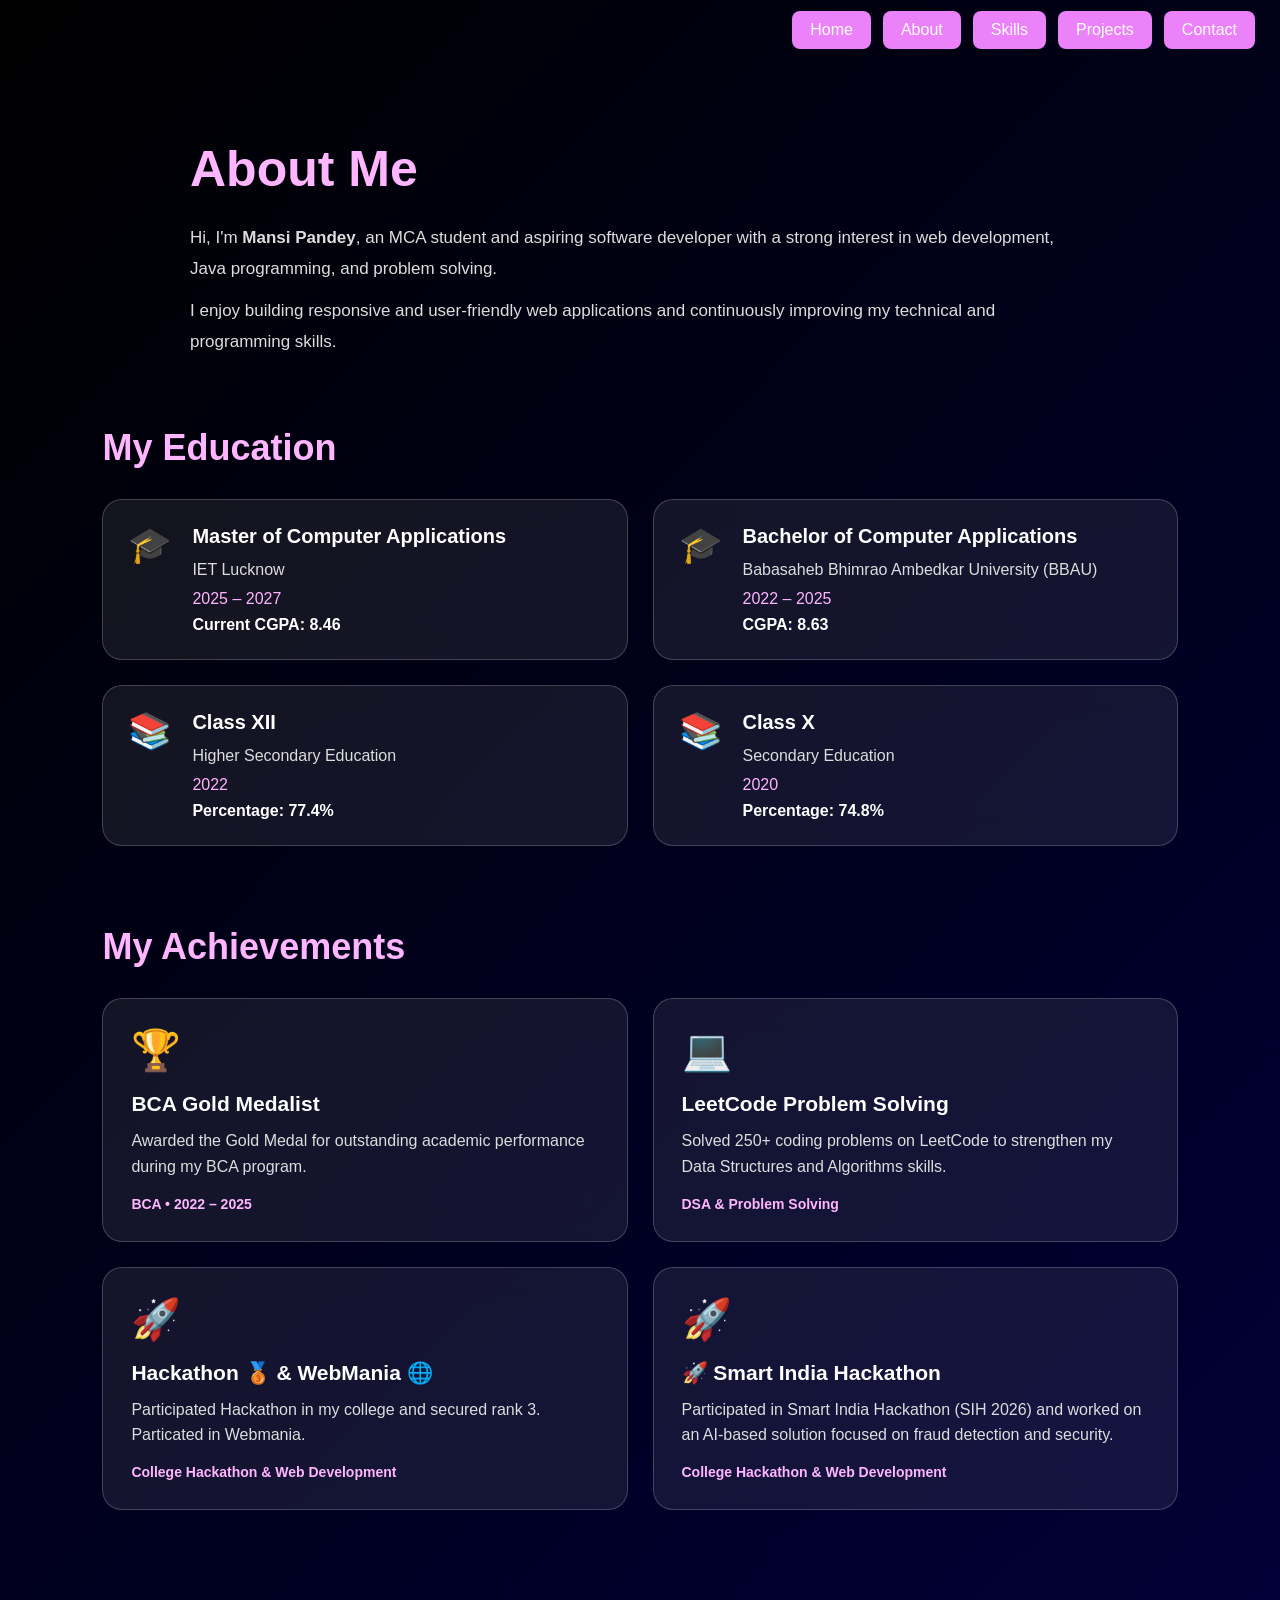
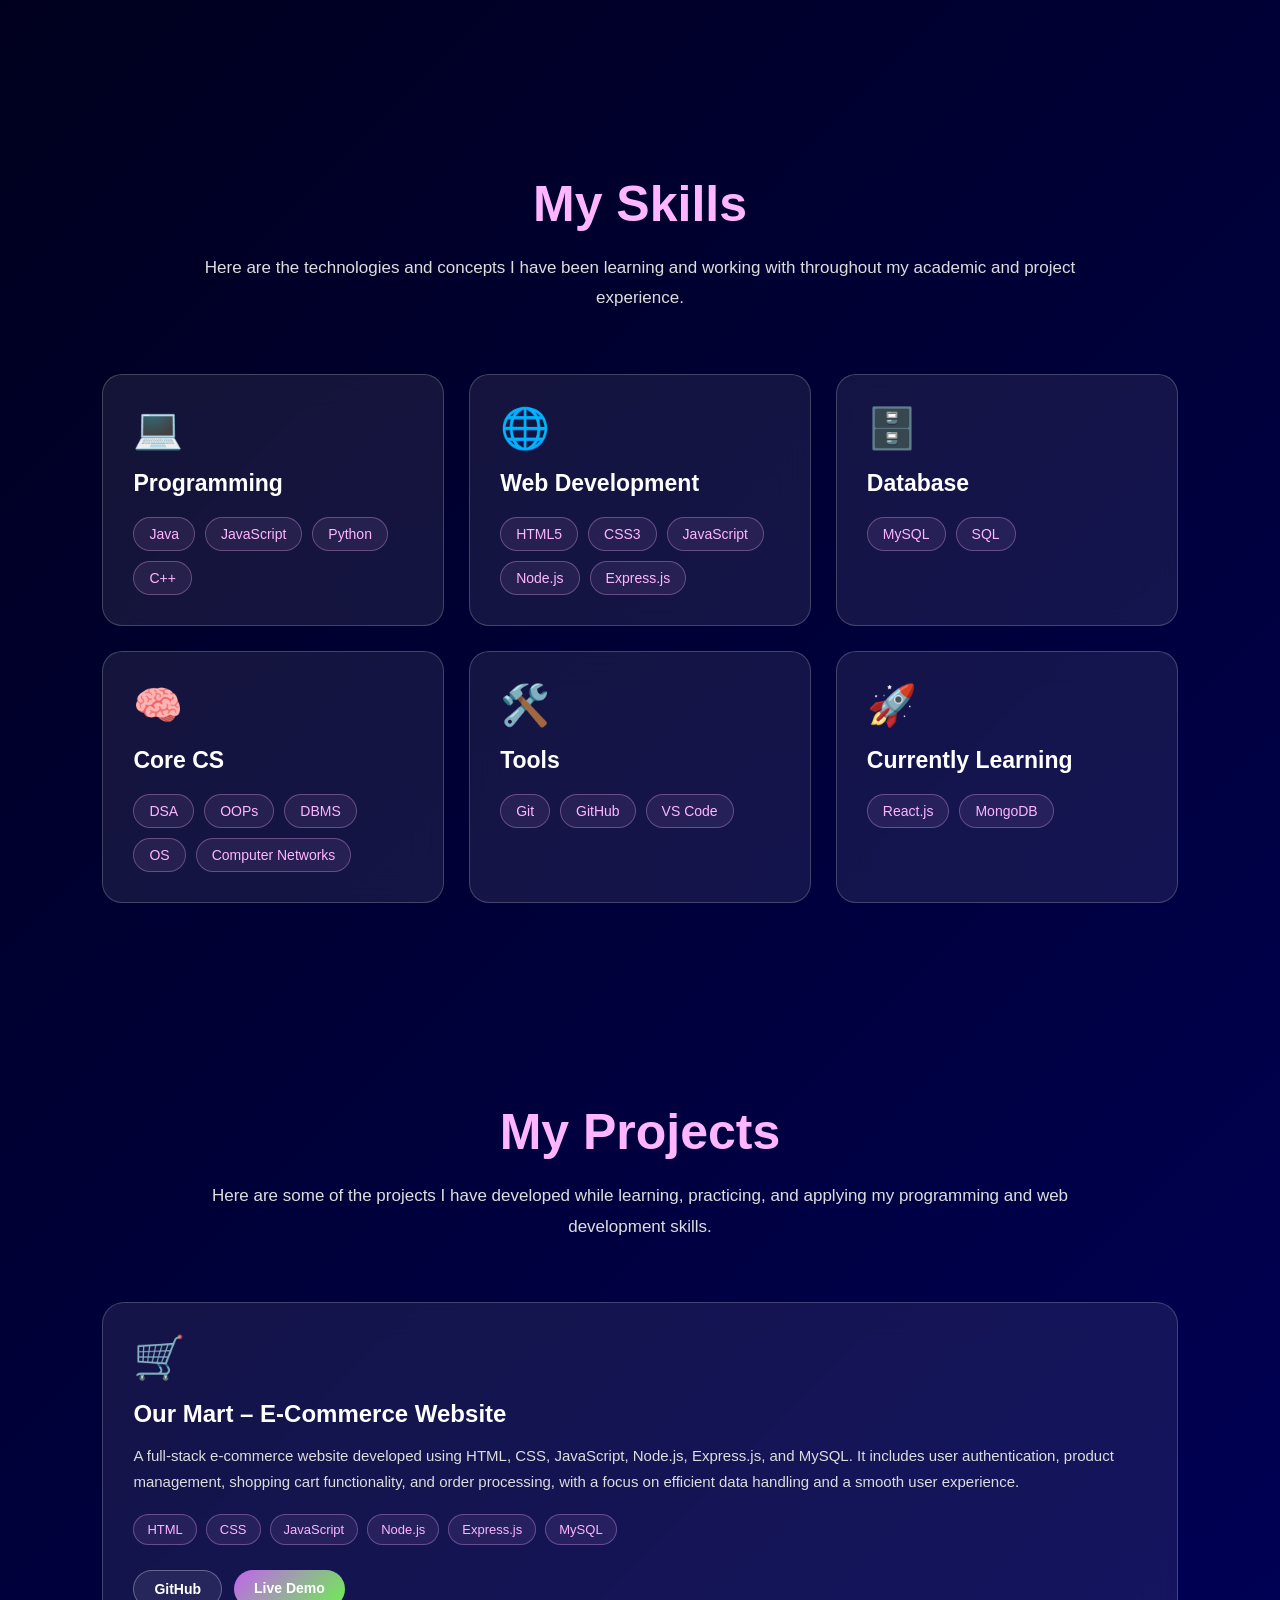
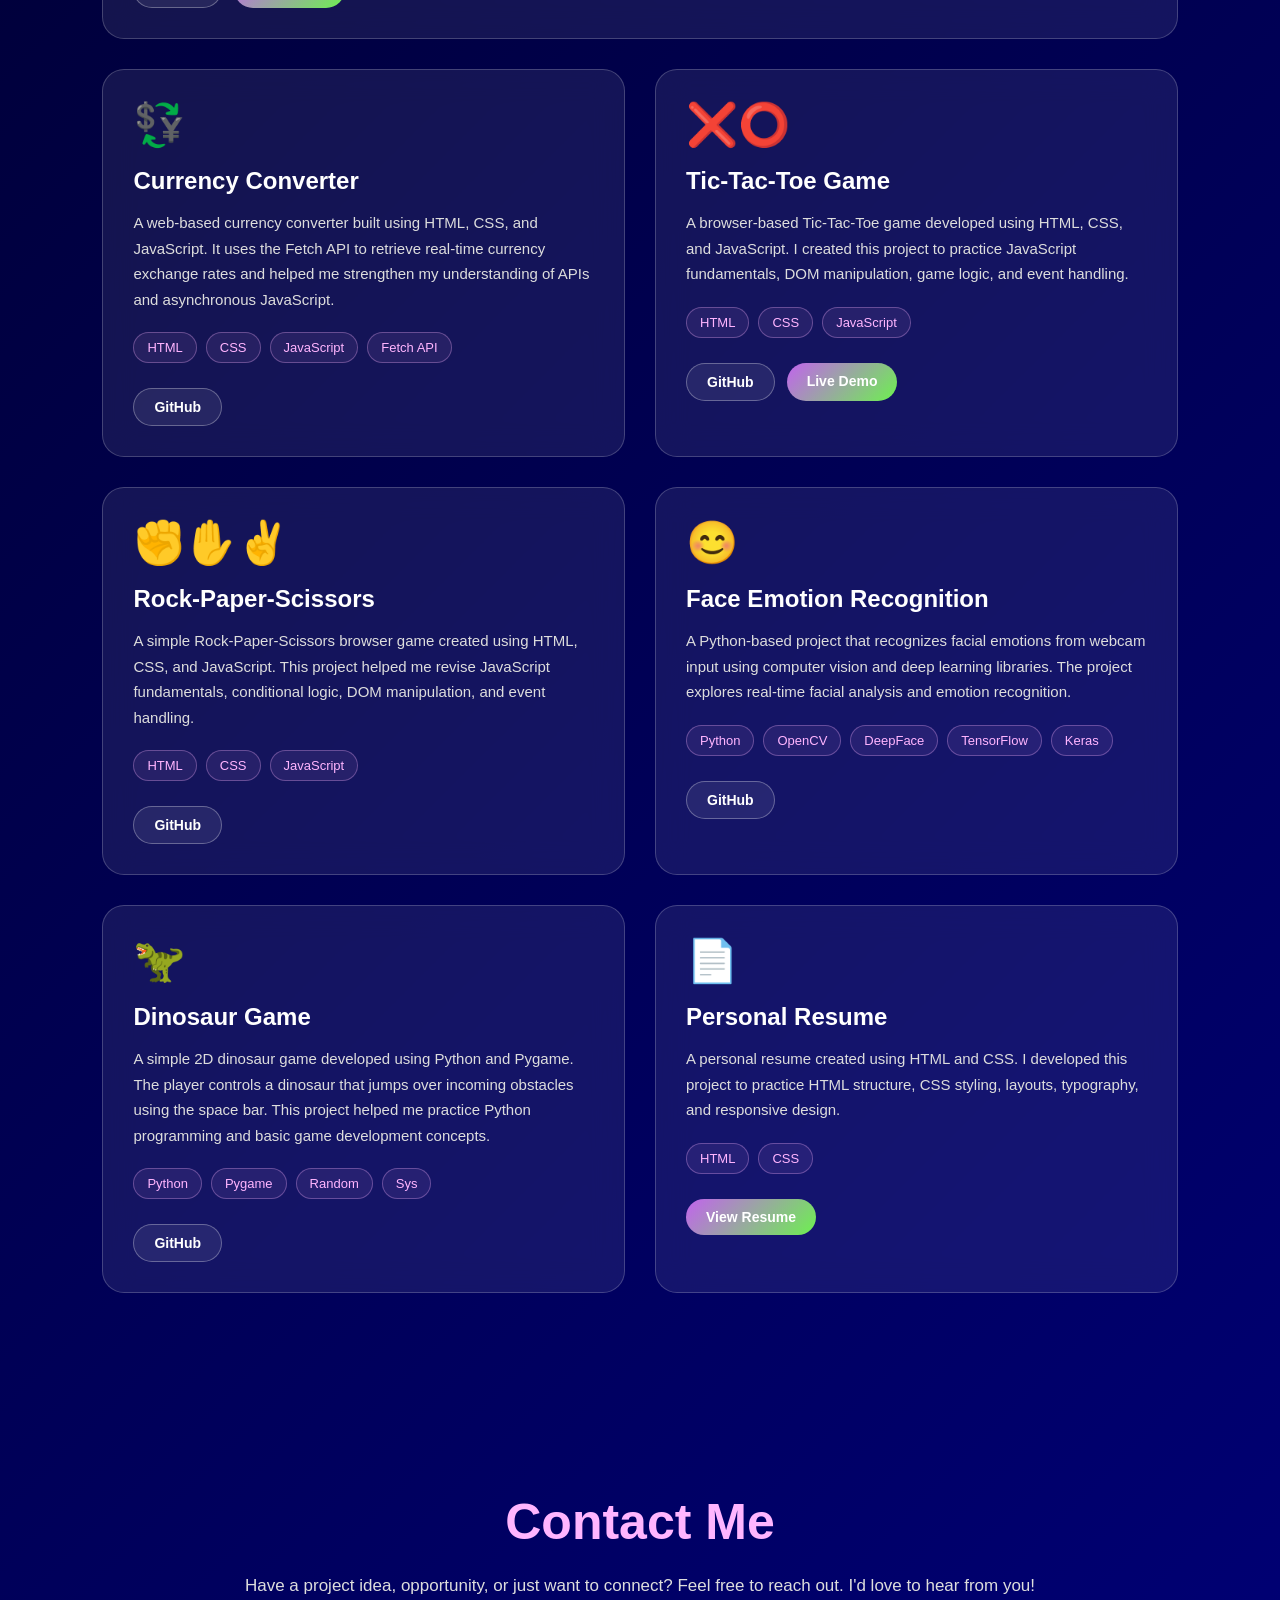
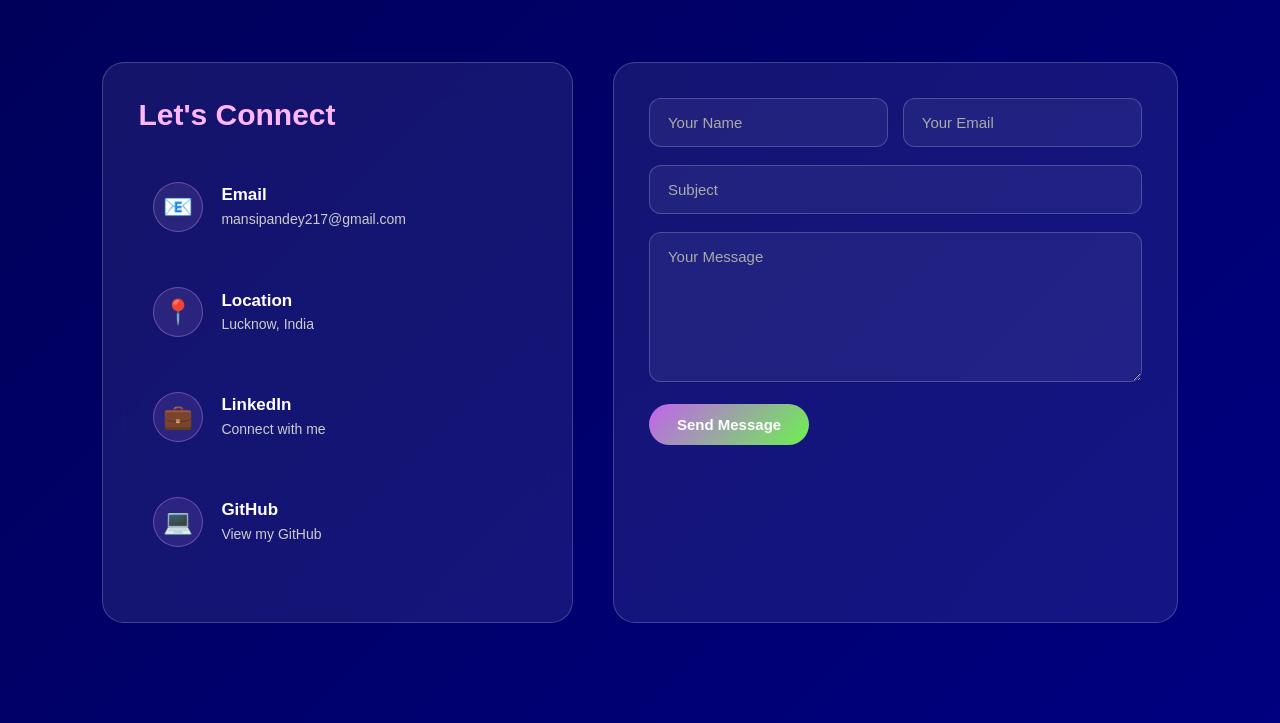
==== about.html @ 15a65cb5 "Add files via upload" ====
<!doctype html>
<html lang="en">
  <head>
    <meta charset="UTF-8" />
    <meta name="viewport" content="width=device-width, initial-scale=1.0" />
    <title>Portfolio</title>
    <link rel="stylesheet" href="style.css" />
  </head>

  <body>
    <div class="fixed-buttons">
      <a href="index.html">Home</a>
      <a href="about.html#about">About</a>
      <a href="about.html#skills">Skills</a>
      <a href="about.html#projects">Projects</a>
      <a href="about.html#contact">Contact</a>
    </div>
    <!-- ABOUT SECTION -->
    <section id="about" class="about-section">
      <div class="about-content">
        <!-- About Introduction -->
        <div class="about-intro">
          <h1>About <span>Me</span></h1>

          <p>
            Hi, I'm <strong>Mansi Pandey</strong>, an MCA student and aspiring
            software developer with a strong interest in web development, Java
            programming, and problem solving.
          </p>

          <p>
            I enjoy building responsive and user-friendly web applications and
            continuously improving my technical and programming skills.
          </p>
        </div>

        <!-- Education -->
        <div class="about-subsection">
          <h2>My <span>Education</span></h2>

          <div class="education-container">
            <div class="education-card">
              <div class="education-icon">🎓</div>
              <div>
                <h3>Master of Computer Applications</h3>
                <p>IET Lucknow</p>
                <span>2025 – 2027</span>
                <strong>Current CGPA: 8.46</strong>
              </div>
            </div>

            <div class="education-card">
              <div class="education-icon">🎓</div>
              <div>
                <h3>Bachelor of Computer Applications</h3>
                <p>Babasaheb Bhimrao Ambedkar University (BBAU)</p>
                <span>2022 – 2025</span>
                <strong>CGPA: 8.63</strong>
              </div>
            </div>

            <div class="education-card">
              <div class="education-icon">📚</div>
              <div>
                <h3>Class XII</h3>
                <p>Higher Secondary Education</p>
                <span>2022</span>
                <strong>Percentage: 77.4%</strong>
              </div>
            </div>

            <div class="education-card">
              <div class="education-icon">📚</div>
              <div>
                <h3>Class X</h3>
                <p>Secondary Education</p>
                <span>2020</span>
                <strong>Percentage: 74.8%</strong>
              </div>
            </div>
          </div>
        </div>

        <!-- Achievements -->
        <div class="about-subsection">
          <h2>My <span>Achievements</span></h2>

          <div class="achievement-container">
            <div class="achievement-card">
              <div class="achievement-icon">🏆</div>

              <h3>BCA Gold Medalist</h3>

              <p>
                Awarded the Gold Medal for outstanding academic performance
                during my BCA program.
              </p>

              <span>BCA • 2022 – 2025</span>
            </div>

            <div class="achievement-card">
              <div class="achievement-icon">💻</div>

              <h3>LeetCode Problem Solving</h3>

              <p>
                Solved 250+ coding problems on LeetCode to strengthen my Data
                Structures and Algorithms skills.
              </p>

              <span>DSA & Problem Solving</span>
            </div>

            <div class="achievement-card">
              <div class="achievement-icon">🚀</div>

              <h3>Hackathon 🥉 & WebMania 🌐</h3>

              <p>
                Participated Hackathon in my college and secured rank 3.<br />
                Particated in Webmania.
              </p>

              <span>College Hackathon & Web Development</span>
            </div>

            <div class="achievement-card">
              <div class="achievement-icon">🚀</div>

              <h4>🚀 Smart India Hackathon</h4>

              <p>
                Participated in Smart India Hackathon (SIH 2026) and worked on
                an AI-based solution focused on fraud detection and security.
              </p>

              <span>College Hackathon & Web Development</span>
            </div>
          </div>
        </div>
      </div>
    </section>

    <section id="skills" class="skills-section">
      <div class="skills-content">
        <div class="skills-intro">
          <h1>My <span>Skills</span></h1>
          <p>
            Here are the technologies and concepts I have been learning and
            working with throughout my academic and project experience.
          </p>
        </div>

        <div class="skills-container">
          <!-- Programming -->
          <div class="skill-card">
            <div class="skill-icon">💻</div>
            <h2>Programming</h2>
            <div class="skill-list">
              <span>Java</span>
              <span>JavaScript</span>
              <span>Python</span>
              <span>C++</span>
            </div>
          </div>

          <!-- Web Development -->
          <div class="skill-card">
            <div class="skill-icon">🌐</div>
            <h2>Web Development</h2>
            <div class="skill-list">
              <span>HTML5</span>
              <span>CSS3</span>
              <span>JavaScript</span>
              <span>Node.js</span>
              <span>Express.js</span>
            </div>
          </div>

          <!-- Database -->
          <div class="skill-card">
            <div class="skill-icon">🗄️</div>
            <h2>Database</h2>
            <div class="skill-list">
              <span>MySQL</span>
              <span>SQL</span>
            </div>
          </div>

          <!-- Core CS -->
          <div class="skill-card">
            <div class="skill-icon">🧠</div>
            <h2>Core CS</h2>
            <div class="skill-list">
              <span>DSA</span>
              <span>OOPs</span>
              <span>DBMS</span>
              <span>OS</span>
              <span>Computer Networks</span>
            </div>
          </div>

          <!-- Tools -->
          <div class="skill-card">
            <div class="skill-icon">🛠️</div>
            <h2>Tools</h2>
            <div class="skill-list">
              <span>Git</span>
              <span>GitHub</span>
              <span>VS Code</span>
            </div>
          </div>

          <!-- Currently Learning -->
          <div class="skill-card">
            <div class="skill-icon">🚀</div>
            <h2>Currently Learning</h2>
            <div class="skill-list">
              <span>React.js</span>
              <span>MongoDB</span>
            </div>
          </div>
        </div>
      </div>
    </section>
    <!-- =========================
     PROJECTS SECTION
========================= -->

    <section id="projects" class="projects-section">
      <div class="projects-content">
        <div class="projects-intro">
          <h1>My <span>Projects</span></h1>
          <p>
            Here are some of the projects I have developed while learning,
            practicing, and applying my programming and web development skills.
          </p>
        </div>

        <div class="projects-container">
          <!-- Our Mart -->
          <div class="project-card featured-project">
            <div class="project-icon">🛒</div>

            <h2>Our Mart – E-Commerce Website</h2>

            <p>
              A full-stack e-commerce website developed using HTML, CSS,
              JavaScript, Node.js, Express.js, and MySQL. It includes user
              authentication, product management, shopping cart functionality,
              and order processing, with a focus on efficient data handling and
              a smooth user experience.
            </p>

            <div class="tech-stack">
              <span>HTML</span>
              <span>CSS</span>
              <span>JavaScript</span>
              <span>Node.js</span>
              <span>Express.js</span>
              <span>MySQL</span>
            </div>

            <div class="project-buttons">
              <a
                href="https://github.com/Mansi21Pandey/our-mart-ecommerce"
                target="_blank"
                class="project-btn github-btn"
              >
                GitHub
              </a>

              <a
                href="https://our-mart-ecommerce-6.onrender.com"
                target="_blank"
                class="project-btn live-btn"
              >
                Live Demo
              </a>
            </div>
          </div>

          <!-- Currency Converter -->
          <div class="project-card">
            <div class="project-icon">💱</div>

            <h2>Currency Converter</h2>

            <p>
              A web-based currency converter built using HTML, CSS, and
              JavaScript. It uses the Fetch API to retrieve real-time currency
              exchange rates and helped me strengthen my understanding of APIs
              and asynchronous JavaScript.
            </p>

            <div class="tech-stack">
              <span>HTML</span>
              <span>CSS</span>
              <span>JavaScript</span>
              <span>Fetch API</span>
            </div>

            <div class="project-buttons">
              <a
                href="https://github.com/Mansi21Pandey/Currency-Converter"
                target="_blank"
                class="project-btn github-btn"
              >
                GitHub
              </a>
            </div>
          </div>

          <!-- Tic Tac Toe -->
          <div class="project-card">
            <div class="project-icon">❌⭕</div>

            <h2>Tic-Tac-Toe Game</h2>

            <p>
              A browser-based Tic-Tac-Toe game developed using HTML, CSS, and
              JavaScript. I created this project to practice JavaScript
              fundamentals, DOM manipulation, game logic, and event handling.
            </p>

            <div class="tech-stack">
              <span>HTML</span>
              <span>CSS</span>
              <span>JavaScript</span>
            </div>

            <div class="project-buttons">
              <a
                href="https://github.com/Mansi21Pandey/Tic-Tac-Toe-Game"
                target="_blank"
                class="project-btn github-btn"
              >
                GitHub
              </a>

              <a
                href="https://tic-tac-toe-game-uhbs.onrender.com"
                target="_blank"
                class="project-btn live-btn"
              >
                Live Demo
              </a>
            </div>
          </div>

          <!-- Rock Paper Scissors -->
          <div class="project-card">
            <div class="project-icon">✊✋✌️</div>

            <h2>Rock-Paper-Scissors</h2>

            <p>
              A simple Rock-Paper-Scissors browser game created using HTML, CSS,
              and JavaScript. This project helped me revise JavaScript
              fundamentals, conditional logic, DOM manipulation, and event
              handling.
            </p>

            <div class="tech-stack">
              <span>HTML</span>
              <span>CSS</span>
              <span>JavaScript</span>
            </div>

            <div class="project-buttons">
              <a
                href="https://github.com/Mansi21Pandey/Rock-Paper-Scissors"
                target="_blank"
                class="project-btn github-btn"
              >
                GitHub
              </a>
            </div>
          </div>

          <!-- Face Emotion Recognition -->
          <div class="project-card">
            <div class="project-icon">😊</div>

            <h2>Face Emotion Recognition</h2>

            <p>
              A Python-based project that recognizes facial emotions from webcam
              input using computer vision and deep learning libraries. The
              project explores real-time facial analysis and emotion
              recognition.
            </p>

            <div class="tech-stack">
              <span>Python</span>
              <span>OpenCV</span>
              <span>DeepFace</span>
              <span>TensorFlow</span>
              <span>Keras</span>
            </div>

            <div class="project-buttons">
              <a
                href="https://github.com/Mansi21Pandey/Face-emotion-project"
                target="_blank"
                class="project-btn github-btn"
              >
                GitHub
              </a>
            </div>
          </div>

          <!-- Dinosaur Game -->
          <div class="project-card">
            <div class="project-icon">🦖</div>

            <h2>Dinosaur Game</h2>

            <p>
              A simple 2D dinosaur game developed using Python and Pygame. The
              player controls a dinosaur that jumps over incoming obstacles
              using the space bar. This project helped me practice Python
              programming and basic game development concepts.
            </p>

            <div class="tech-stack">
              <span>Python</span>
              <span>Pygame</span>
              <span>Random</span>
              <span>Sys</span>
            </div>

            <div class="project-buttons">
              <a
                href="https://github.com/Mansi21Pandey/Dinosaur-game-using-Python-Language"
                target="_blank"
                class="project-btn github-btn"
              >
                GitHub
              </a>
            </div>
          </div>

          <!-- Resume -->
          <div class="project-card">
            <div class="project-icon">📄</div>

            <h2>Personal Resume</h2>

            <p>
              A personal resume created using HTML and CSS. I developed this
              project to practice HTML structure, CSS styling, layouts,
              typography, and responsive design.
            </p>

            <div class="tech-stack">
              <span>HTML</span>
              <span>CSS</span>
            </div>

            <div class="project-buttons">
              <a
                href="images/resume.pdf"
                target="_blank"
                class="project-btn live-btn"
              >
                View Resume
              </a>
            </div>
          </div>
        </div>
      </div>
    </section>

    <section id="contact" class="contact-section">
      <div class="contact-content">
        <div class="contact-intro">
          <h1>Contact Me</h1>
          <p>
            Have a project idea, opportunity, or just want to connect? Feel free
            to reach out. I'd love to hear from you!
          </p>
        </div>

        <div class="contact-container">
          <!-- Contact Information -->
          <div class="contact-info">
            <h2>Let's <span>Connect</span></h2>

            <div class="contact-item">
              <div class="contact-icon">📧</div>
              <div>
                <h3>Email</h3>
                <a href="mailto:mansipandey217@gmail.com">
                  mansipandey217@gmail.com
                </a>
              </div>
            </div>

            <div class="contact-item">
              <div class="contact-icon">📍</div>
              <div>
                <h3>Location</h3>
                <p>Lucknow, India</p>
              </div>
            </div>

            <div class="contact-item">
              <div class="contact-icon">💼</div>
              <div>
                <h3>LinkedIn</h3>
                <a
                  href="https://www.linkedin.com/in/mansi-pandey-982a4b394"
                  target="_blank"
                >
                  Connect with me
                </a>
              </div>
            </div>

            <div class="contact-item">
              <div class="contact-icon">💻</div>
              <div>
                <h3>GitHub</h3>
                <a href="https://github.com/Mansi21Pandey" target="_blank">
                  View my GitHub
                </a>
              </div>
            </div>
          </div>

          <!-- Contact Form -->
          <div class="contact-form">
            <form action="https://formspree.io/f/mbgdrbpl" method="POST">
              <div class="input-group">
                <input
                  type="text"
                  name="name"
                  placeholder="Your Name"
                  required
                />

                <input
                  type="email"
                  name="email"
                  placeholder="Your Email"
                  required
                />
              </div>

              <input
                type="text"
                name="subject"
                placeholder="Subject"
                required
              />

              <textarea
                name="message"
                placeholder="Your Message"
                rows="6"
                required
              ></textarea>

              <button type="submit">Send Message</button>
            </form>
          </div>
        </div>
      </div>
    </section>
  </body>
</html>
---- style.css ----
* {
  margin: 0;
  padding: 0;
  box-sizing: border-box;
  font-family: Arial, Helvetica, sans-serif;
}

html {
  scroll-behavior: smooth;
}

body {
  background: linear-gradient(135deg, black, navy);
  margin: 0;
}

.container {
  width: 85%;
  height: 80vh;
  border-radius: 25px;
  background: rgba(255, 255, 255, 0.08);
  backdrop-filter: blur(18px);
  border: 1px solid rgba(255, 255, 255, 0.2);
  box-shadow: 0 20px 50px rgba(0, 0, 0, 0.35);
  padding: 35px;
}

nav {
  display: flex;
  justify-content: space-between;
  align-items: center;
}

nav ul {
  display: flex;
  list-style: none;
  gap: 35px;
}

nav li {
  color: white;
  cursor: pointer;
}

.hero {
  justify-content: space-between;
  margin-top: 15px;
  align-items: center;
  height: 80%;
  display: flex;
}

.left {
  width: 50%;
}

.left h1 {
  color: white;
  font-size: 65px;
  line-height: 70px;
}

.left span {
  color: #ffb5ff;
}

.left p {
  color: white;
  margin: 30px 0;
  width: 400px;
  line-height: 30px;
}

button {
  padding: 15px 40px;
  border-radius: 40px;
  border: 1px solid white;
  background: transparent;
  color: white;
  cursor: pointer;
  transition: 0.4s;
}

button:hover {
  background: white;
  color: #7b2ff7;
}

.right {
  width: 40%;
  display: flex;
  justify-content: center;
}

.right img {
  width: 330px;
  height: 330px;
  border-radius: 50%;
  object-fit: cover;
  border: 4px solid rgba(255, 255, 255, 0.3);
  box-shadow: 0 0 40px rgba(255, 255, 255, 0.25);
}

.right:hover {
  transform: scale(1.05);
}

.nav-links li a {
  color: white;
  text-decoration: none;
  display: inline-block;
  transition: all 0.3s ease;
}

.nav-links li a:hover {
  color: hsl(313, 100%, 89%);
  transform: scale(1.1);
  text-decoration: underline;
  text-shadow: 0 0 10px hsl(313, 100%, 89%);
}

.home-container {
  height: 100vh;
  display: flex;
  justify-content: center;
  align-items: center;
}

.headings {
  background: linear-gradient(90deg, #fc73befd, #fb6c6c);
  -webkit-background-clip: text;
  -webkit-text-fill-color: transparent;
  margin-top: 20px;
}

nav {
  display: flex;
  justify-content: space-between;
  align-items: center;
  padding: 20px 80px;
}

.nav-right {
  display: flex;
  align-items: center;
  gap: 500px;
}

.nav-links {
  margin-left: -60px;
  display: flex;
  margin-top: 0;
  list-style: none;
  gap: 30px;
}

.nav-links a {
  text-decoration: none;
  color: white;
}

.nav-buttons {
  display: flex;
  gap: 30px;
}

.nav-buttons a {
  text-decoration: none;
  color: white;
  padding: 12px 26px;
  border-radius: 50px;
  border: 1px solid rgba(255, 255, 255, 0.2);
  background: rgba(255, 255, 255, 0.08);
  backdrop-filter: blur(10px);
  transition: 0.4s;
}

.nav-buttons a:hover {
  background: rgba(0, 212, 255, 0.2);
  transform: translateY(-3px);
  box-shadow: 0 0 20px rgba(0, 212, 255, 0.5);
}

.h1 {
  margin-top: -40px;
}

.contact-btn {
  display: inline-block;
  padding: 12px 28px;
  border-radius: 30px;
  background: linear-gradient(135deg, #c263ee, #6df14f);
  color: white;
  text-decoration: none;
  font-weight: 600;
  transition: 0.3s;
}

.contact-btn:hover {
  transform: translateY(-3px);
  box-shadow: 0 10px 25px rgba(159, 225, 238, 0.4);
}

.fixed-buttons {
  position: fixed;
  top: 30px;
  right: 25px;
  transform: translateY(-50%);
  display: flex;
  flex-direction: row;
  gap: 12px;
  z-index: 1000;
}

.fixed-buttons a {
  padding: 10px 18px;
  background: #eb82f9;
  color: white;
  text-decoration: none;
  border-radius: 8px;
  transition: all 0.3s ease;
}

.fixed-buttons a:hover {
  background: transparent;
  color: #f9a7cb;
  border: 1px solid #ff9fc8;
  transform: translateY(-3px);
  box-shadow: 0 0 15px rgba(255, 79, 154, 0.5);
}

/* ============================= */

/* ABOUT SECTION */

/* ============================= */

/* =========================
   ABOUT SECTION
========================= */

.about-section {
  width: 100%;
  min-height: 100vh;
  padding: 140px 8% 100px;
  color: white;
  overflow: visible;
}

.about-content {
  width: 100%;
  max-width: 1200px;
  margin: 0 auto;
}

.about-intro {
  max-width: 900px;
  margin: 0 auto 70px;
}

.about-intro h1 {
  font-size: 50px;
  margin-bottom: 25px;
  color: #ffb5ff;
}

.about-subsection h2 {
  font-size: 36px;
  margin-bottom: 30px;
  color: #ffb5ff;
}

.about-intro p {
  color: #ddd;
  font-size: 17px;
  line-height: 1.8;
  margin-bottom: 12px;
}

/* =========================
   EDUCATION
========================= */

.about-subsection {
  margin-bottom: 80px;
}

.about-subsection h2 {
  font-size: 36px;
  margin-bottom: 30px;
}

.about-subsection h2 span {
  color: #ffb5ff;
}

.education-container {
  display: grid;
  grid-template-columns: repeat(2, 1fr);
  gap: 25px;
}

.education-card {
  display: flex;
  align-items: flex-start;
  gap: 20px;
  padding: 25px;
  background: rgba(255, 255, 255, 0.08);
  border: 1px solid rgba(255, 255, 255, 0.2);
  border-radius: 20px;
  backdrop-filter: blur(15px);
  transition: 0.3s ease;
}

.education-card:hover {
  transform: translateY(-7px);
  border-color: rgba(255, 181, 255, 0.6);
  box-shadow: 0 10px 30px rgba(255, 181, 255, 0.15);
}

.education-icon {
  font-size: 35px;
}

.education-card h3 {
  color: white;
  font-size: 20px;
  margin-bottom: 10px;
}

.education-card p {
  color: #ddd;
  margin-bottom: 8px;
  line-height: 1.5;
}

.education-card span {
  display: block;
  color: #ffb5ff;
  margin-bottom: 8px;
}

.education-card strong {
  color: white;
}

/* =========================
   ACHIEVEMENTS
========================= */

.achievement-container {
  display: grid;
  grid-template-columns: repeat(2, 1fr);
  gap: 25px;
}

.achievement-card {
  padding: 28px;
  background: rgba(255, 255, 255, 0.08);
  border: 1px solid rgba(255, 255, 255, 0.2);
  border-radius: 20px;
  backdrop-filter: blur(15px);
  transition: 0.3s ease;
}

.achievement-card:hover {
  transform: translateY(-8px);
  border-color: rgba(255, 181, 255, 0.6);
  box-shadow: 0 10px 30px rgba(255, 181, 255, 0.2);
}

.achievement-icon {
  font-size: 40px;
  margin-bottom: 18px;
}

.achievement-card h3,
.achievement-card h4 {
  color: white;
  font-size: 21px;
  margin-bottom: 12px;
}

.achievement-card p {
  color: #ddd;
  line-height: 1.6;
  margin-bottom: 15px;
}

.achievement-card span {
  color: #ffb5ff;
  font-size: 14px;
  font-weight: 600;
}

/* =========================
   RESPONSIVE
========================= */

@media (max-width: 900px) {
  .about-section {
    padding: 120px 5% 80px;
  }
  .education-container,
  .achievement-container {
    grid-template-columns: 1fr;
  }
}

@media (max-width: 600px) {
  .about-section {
    padding: 110px 5% 70px;
  }
  .about-intro h1 {
    font-size: 40px;
  }
  .about-subsection h2 {
    font-size: 30px;
  }
  .education-card {
    padding: 20px;
  }
}

#about {
  scroll-margin-top: 100px;
}

/* =========================
   SKILLS SECTION
========================= */

.skills-section {
  width: 100%;
  min-height: 100vh;
  padding: 85px 8% 100px;
  color: white;
  scroll-margin-top: 0;
}

.skills-content {
  width: 100%;
  max-width: 1200px;
  margin: 0 auto;
}

/* Skills Heading */

.skills-intro {
  max-width: 900px;
  margin: 0 auto 60px;
  text-align: center;
}

.skills-intro h1 {
  font-size: 50px;
  margin-bottom: 20px;
}

.skills-intro h1 {
  color: #ffb5ff;
}

.skills-intro p {
  color: #ddd;
  font-size: 17px;
  line-height: 1.8;
}

/* Skills Cards */

.skills-container {
  display: grid;
  grid-template-columns: repeat(3, 1fr);
  gap: 25px;
}

.skill-card {
  padding: 30px;
  min-height: 230px;
  background: rgba(255, 255, 255, 0.08);
  border: 1px solid rgba(255, 255, 255, 0.2);
  border-radius: 20px;
  backdrop-filter: blur(15px);
  transition: all 0.3s ease;
}

.skill-card:hover {
  transform: translateY(-8px);
  border-color: rgba(255, 181, 255, 0.7);
  box-shadow:
    0 10px 30px rgba(255, 181, 255, 0.15),
    0 0 20px rgba(255, 181, 255, 0.08);
}

/* Skill Icon */

.skill-icon {
  font-size: 40px;
  margin-bottom: 18px;
}

/* Skill Heading */

.skill-card h2 {
  color: white;
  font-size: 23px;
  margin-bottom: 20px;
}

/* Skill Tags */

.skill-list {
  display: flex;
  flex-wrap: wrap;
  gap: 10px;
}

.skill-list span {
  padding: 8px 15px;
  color: #ffb5ff;
  background: rgba(255, 181, 255, 0.08);
  border: 1px solid rgba(255, 181, 255, 0.3);
  border-radius: 20px;
  font-size: 14px;
  font-weight: 500;
  transition: 0.3s ease;
}

.skill-list span:hover {
  background: rgba(255, 181, 255, 0.2);
  border-color: #ffb5ff;
  transform: translateY(-2px);
}

/* =========================
   RESPONSIVE
========================= */

@media (max-width: 900px) {
  .skills-section {
    padding: 120px 5% 80px;
  }
  .skills-container {
    grid-template-columns: repeat(2, 1fr);
  }
}

@media (max-width: 600px) {
  .skills-section {
    padding: 110px 5% 70px;
  }
  .skills-intro h1 {
    font-size: 40px;
  }
  .skills-container {
    grid-template-columns: 1fr;
  }
  .skill-card {
    padding: 25px;
  }
}

/* =========================
   PROJECTS SECTION
========================= */

.projects-section {
  width: 100%;
  min-height: 100vh;
  padding: 100px 8% 100px;
  color: white;
  scroll-margin-top: 0;
}

.projects-content {
  width: 100%;
  max-width: 1200px;
  margin: 0 auto;
}

/* Projects Heading */

.projects-intro {
  max-width: 900px;
  margin: 0 auto 60px;
  text-align: center;
}

.projects-intro h1 {
  font-size: 50px;
  margin-bottom: 20px;
}

.projects-intro h1 {
  color: #ffb5ff;
}

.projects-intro p {
  color: #ddd;
  font-size: 17px;
  line-height: 1.8;
}

/* Projects Grid */

.projects-container {
  display: grid;
  grid-template-columns: repeat(2, 1fr);
  gap: 30px;
}

/* Project Card */

.project-card {
  padding: 30px;
  background: rgba(255, 255, 255, 0.08);
  border: 1px solid rgba(255, 255, 255, 0.2);
  border-radius: 22px;
  backdrop-filter: blur(15px);
  transition: all 0.3s ease;
}

.project-card:hover {
  transform: translateY(-8px);
  border-color: rgba(255, 181, 255, 0.7);
  box-shadow:
    0 10px 30px rgba(255, 181, 255, 0.15),
    0 0 20px rgba(255, 181, 255, 0.08);
}

/* Featured Project */

.featured-project {
  grid-column: span 2;
}

/* Project Icon */

.project-icon {
  font-size: 42px;
  margin-bottom: 18px;
}

/* Project Title */

.project-card h2 {
  color: white;
  font-size: 24px;
  margin-bottom: 15px;
}

/* Project Description */

.project-card p {
  color: #ddd;
  font-size: 15px;
  line-height: 1.7;
  margin-bottom: 20px;
}

/* Technology Tags */

.tech-stack {
  display: flex;
  flex-wrap: wrap;
  gap: 9px;
  margin-bottom: 25px;
}

.tech-stack span {
  padding: 7px 13px;
  color: #ffb5ff;
  background: rgba(255, 181, 255, 0.08);
  border: 1px solid rgba(255, 181, 255, 0.3);
  border-radius: 20px;
  font-size: 13px;
  font-weight: 500;
  transition: 0.3s ease;
}

.tech-stack span:hover {
  background: rgba(255, 181, 255, 0.2);
  border-color: #ffb5ff;
}

/* Project Buttons */

.project-buttons {
  display: flex;
  gap: 12px;
  flex-wrap: wrap;
}

.project-btn {
  display: inline-block;
  padding: 10px 20px;
  border-radius: 25px;
  text-decoration: none;
  font-size: 14px;
  font-weight: 600;
  transition: all 0.3s ease;
}

/* GitHub Button */

.github-btn {
  color: white;
  background: rgba(255, 255, 255, 0.08);
  border: 1px solid rgba(255, 255, 255, 0.3);
}

.github-btn:hover {
  background: white;
  color: #111;
  transform: translateY(-3px);
}

/* Live Demo Button */

.live-btn {
  color: white;
  background: linear-gradient(135deg, #c263ee, #6df14f);
  border: none;
}

.live-btn:hover {
  transform: translateY(-3px);
  box-shadow: 0 8px 20px rgba(194, 99, 238, 0.4);
}

/* =========================
   RESPONSIVE
========================= */

@media (max-width: 900px) {
  .projects-section {
    padding: 80px 5%;
  }
  .projects-container {
    grid-template-columns: 1fr;
  }
  .featured-project {
    grid-column: span 1;
  }
}

@media (max-width: 600px) {
  .projects-section {
    padding: 70px 5%;
  }
  .projects-intro h1 {
    font-size: 40px;
  }
  .project-card {
    padding: 25px;
  }
  .project-card h2 {
    font-size: 21px;
  }
}

/* =========================
   CONTACT SECTION
========================= */

.contact-section {
  width: 100%;
  min-height: 100vh;
  padding: 100px 8% 100px;
  color: white;
  scroll-margin-top: 0;
}

.contact-content {
  width: 100%;
  max-width: 1200px;
  margin: 0 auto;
}

/* Contact Heading */

.contact-intro {
  max-width: 900px;
  margin: 0 auto 60px;
  text-align: center;
}

.contact-intro h1 {
  font-size: 50px;
  margin-bottom: 20px;
  color: white;
}

.contact-intro h1 {
  color: #ffb5ff;
}

.contact-intro p {
  color: #ddd;
  font-size: 17px;
  line-height: 1.8;
}

/* =========================
   CONTACT CONTAINER
========================= */

.contact-container {
  display: grid;
  grid-template-columns: 1fr 1.2fr;
  gap: 40px;
  align-items: stretch;
}

/* =========================
   CONTACT INFORMATION
========================= */

.contact-info {
  padding: 35px;
  background: rgba(255, 255, 255, 0.08);
  border: 1px solid rgba(255, 255, 255, 0.2);
  border-radius: 22px;
  backdrop-filter: blur(15px);
}

.contact-info h2 {
  font-size: 30px;
  margin-bottom: 35px;
  color: white;
}

.contact-info h2 {
  color: #ffb5ff;
}

/* Contact Item */

.contact-item {
  display: flex;
  align-items: center;
  gap: 18px;
  margin-bottom: 25px;
  padding: 15px;
  border-radius: 15px;
  transition: all 0.3s ease;
}

.contact-item:hover {
  background: rgba(255, 181, 255, 0.08);
  transform: translateX(5px);
}

.contact-icon {
  width: 50px;
  height: 50px;
  display: flex;
  align-items: center;
  justify-content: center;
  font-size: 24px;
  background: rgba(255, 181, 255, 0.1);
  border: 1px solid rgba(255, 181, 255, 0.3);
  border-radius: 50%;
}

.contact-item h3 {
  color: white;
  font-size: 17px;
  margin-bottom: 5px;
}

.contact-item p,
.contact-item a {
  color: #ccc;
  font-size: 14px;
  text-decoration: none;
}

.contact-item a:hover {
  color: #ffb5ff;
}

/* =========================
   CONTACT FORM
========================= */

.contact-form {
  padding: 35px;
  background: rgba(255, 255, 255, 0.08);
  border: 1px solid rgba(255, 255, 255, 0.2);
  border-radius: 22px;
  backdrop-filter: blur(15px);
}

.contact-form form {
  width: 100%;
}

.input-group {
  display: grid;
  grid-template-columns: 1fr 1fr;
  gap: 15px;
}

/* Inputs */

.contact-form input,
.contact-form textarea {
  width: 100%;
  padding: 15px 18px;
  margin-bottom: 18px;
  background: rgba(255, 255, 255, 0.06);
  border: 1px solid rgba(255, 255, 255, 0.2);
  border-radius: 12px;
  color: white;
  font-size: 15px;
  outline: none;
  transition: all 0.3s ease;
}

.contact-form input::placeholder,
.contact-form textarea::placeholder {
  color: #aaa;
}

/* Input Focus */

.contact-form input:focus,
.contact-form textarea:focus {
  border-color: #ffb5ff;
  box-shadow: 0 0 12px rgba(255, 181, 255, 0.15);
}

.contact-form textarea {
  resize: vertical;
  min-height: 150px;
}

/* =========================
   SEND BUTTON
========================= */

.contact-form button {
  padding: 12px 28px;
  border: none;
  border-radius: 25px;
  background: linear-gradient(135deg, #c263ee, #6df14f);
  color: white;
  font-size: 15px;
  font-weight: 600;
  cursor: pointer;
  transition: all 0.3s ease;
}

.contact-form button:hover {
  transform: translateY(-3px);
  box-shadow: 0 8px 20px rgba(194, 99, 238, 0.4);
}

.h1 {
  color: #fb6c6c;
}

/* =========================
   RESPONSIVE DESIGN
========================= */

@media (max-width: 900px) {
  .contact-section {
    padding: 80px 5%;
  }
  .contact-container {
    grid-template-columns: 1fr;
  }
}

@media (max-width: 600px) {
  .contact-section {
    padding: 70px 5%;
  }
  .contact-intro h1 {
    font-size: 40px;
  }
  .contact-info,
  .contact-form {
    padding: 25px;
  }
  .input-group {
    grid-template-columns: 1fr;
    gap: 0;
  }
  .contact-info h2 {
    font-size: 26px;
  }
}
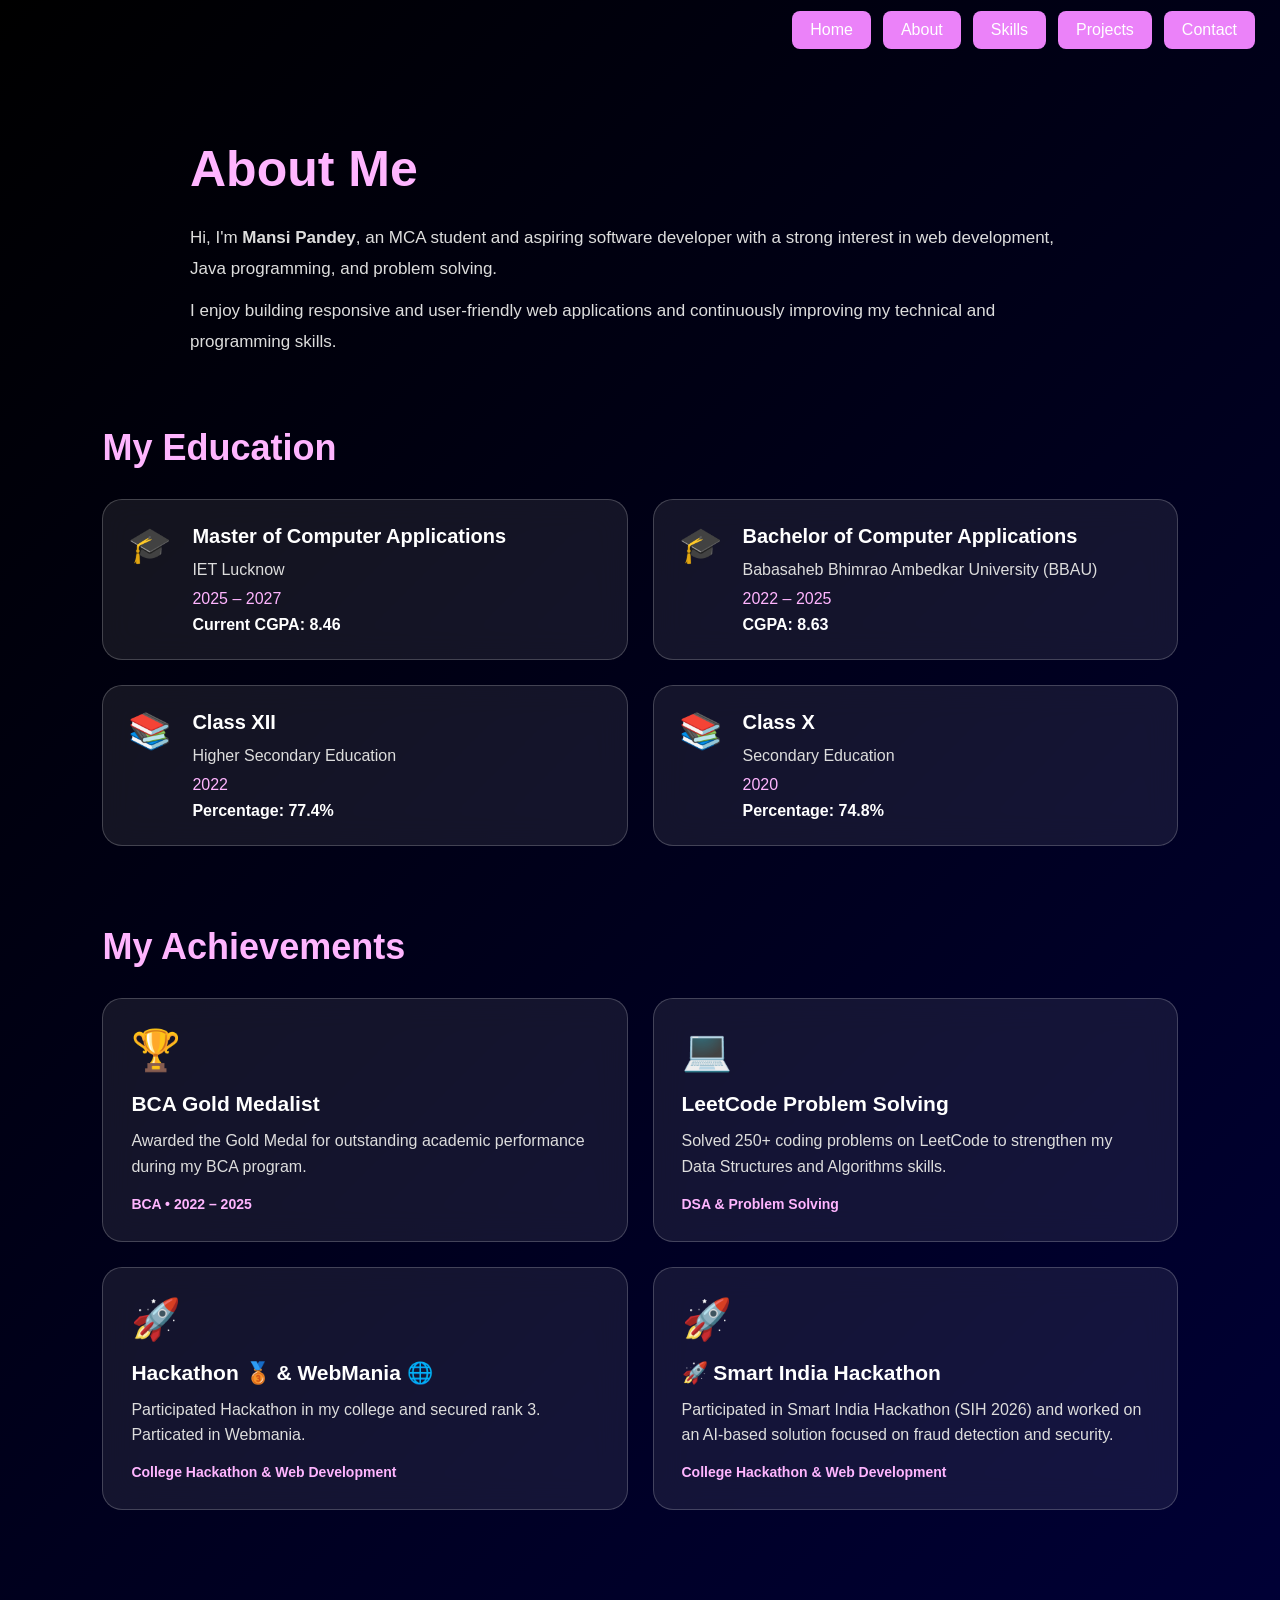
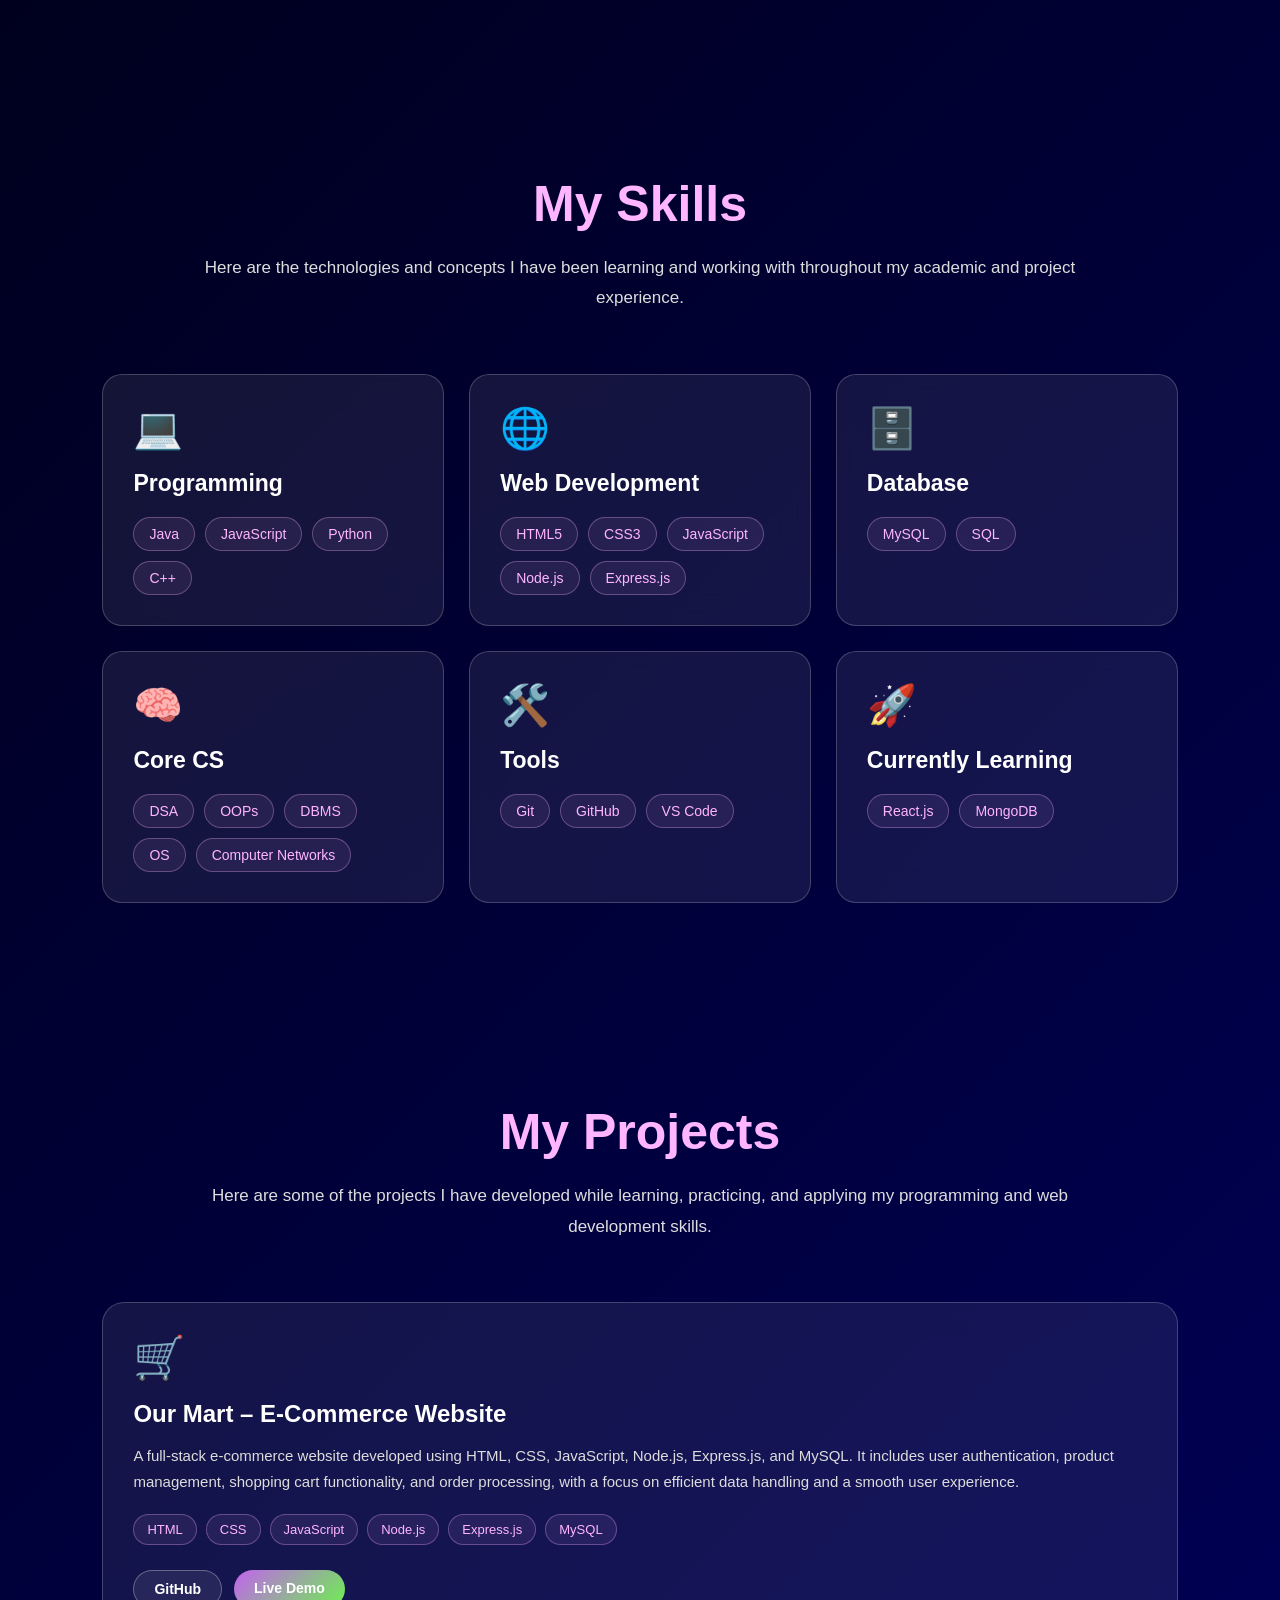
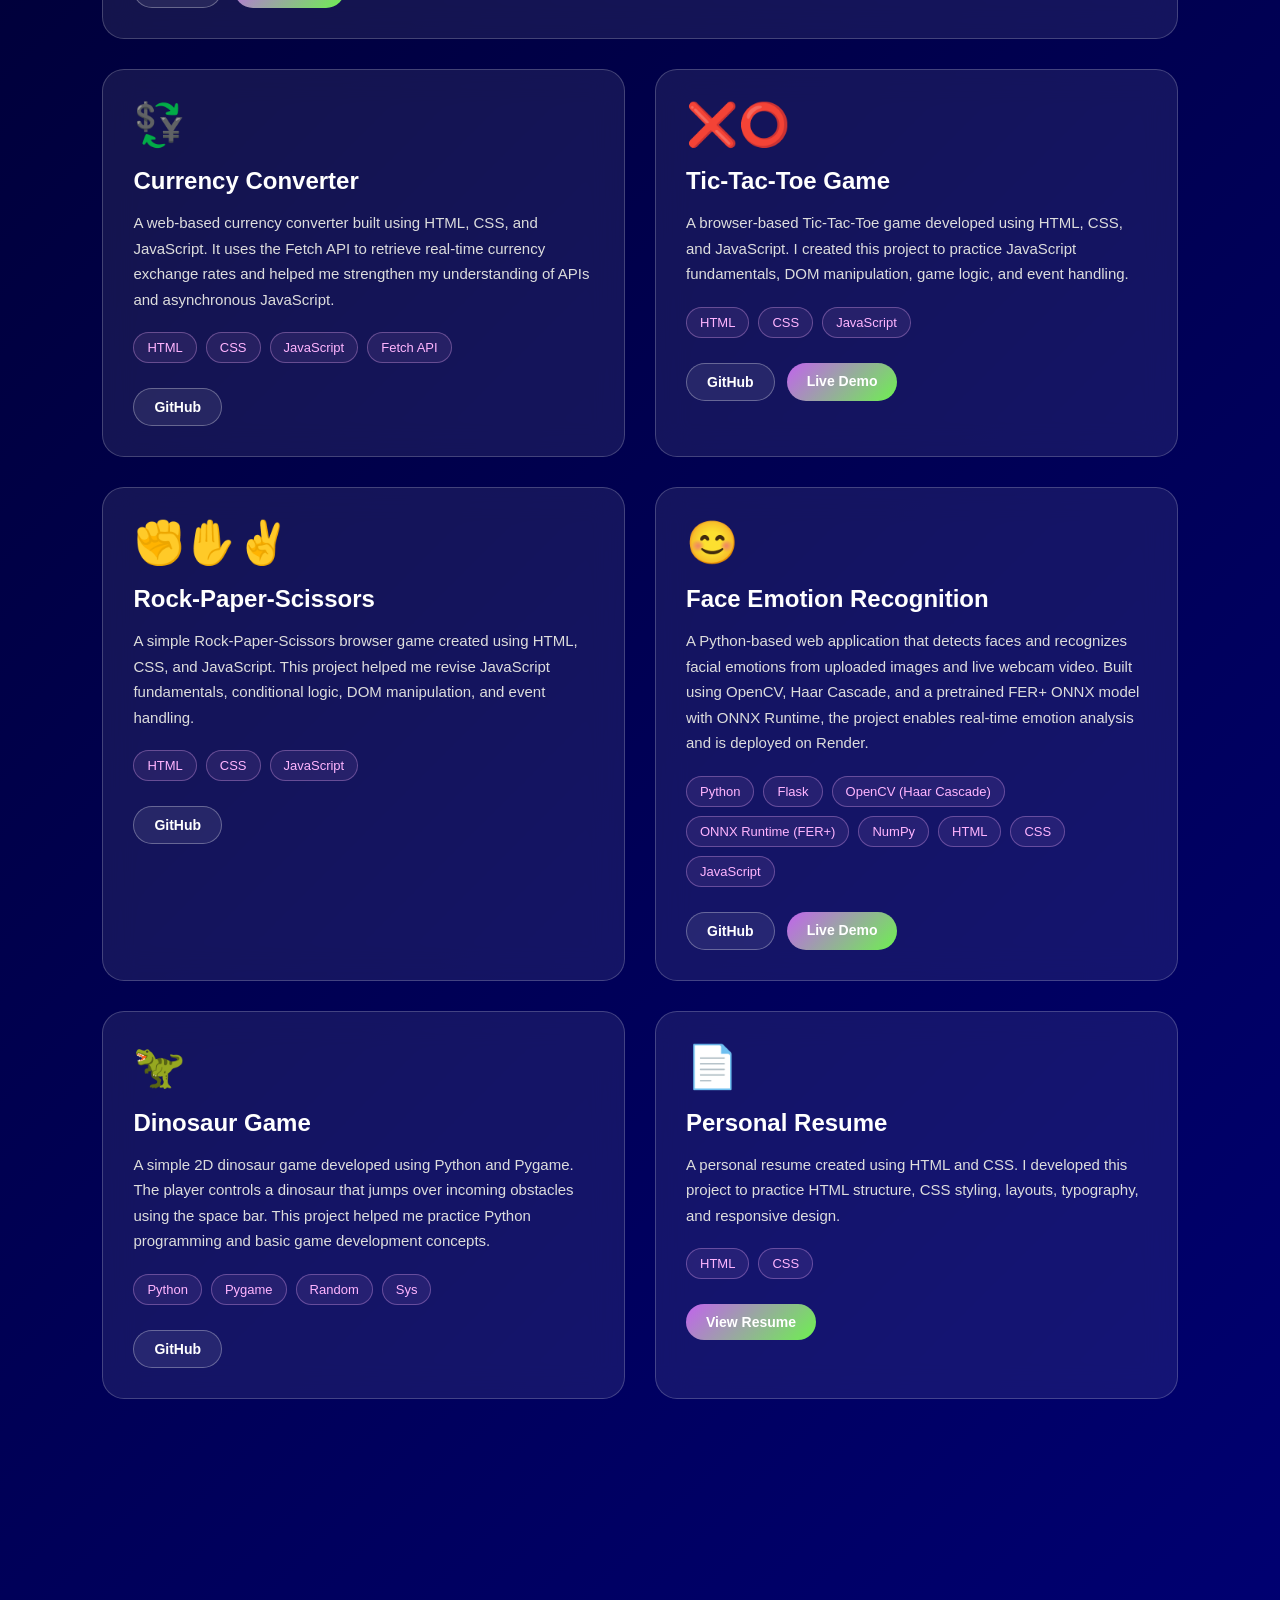
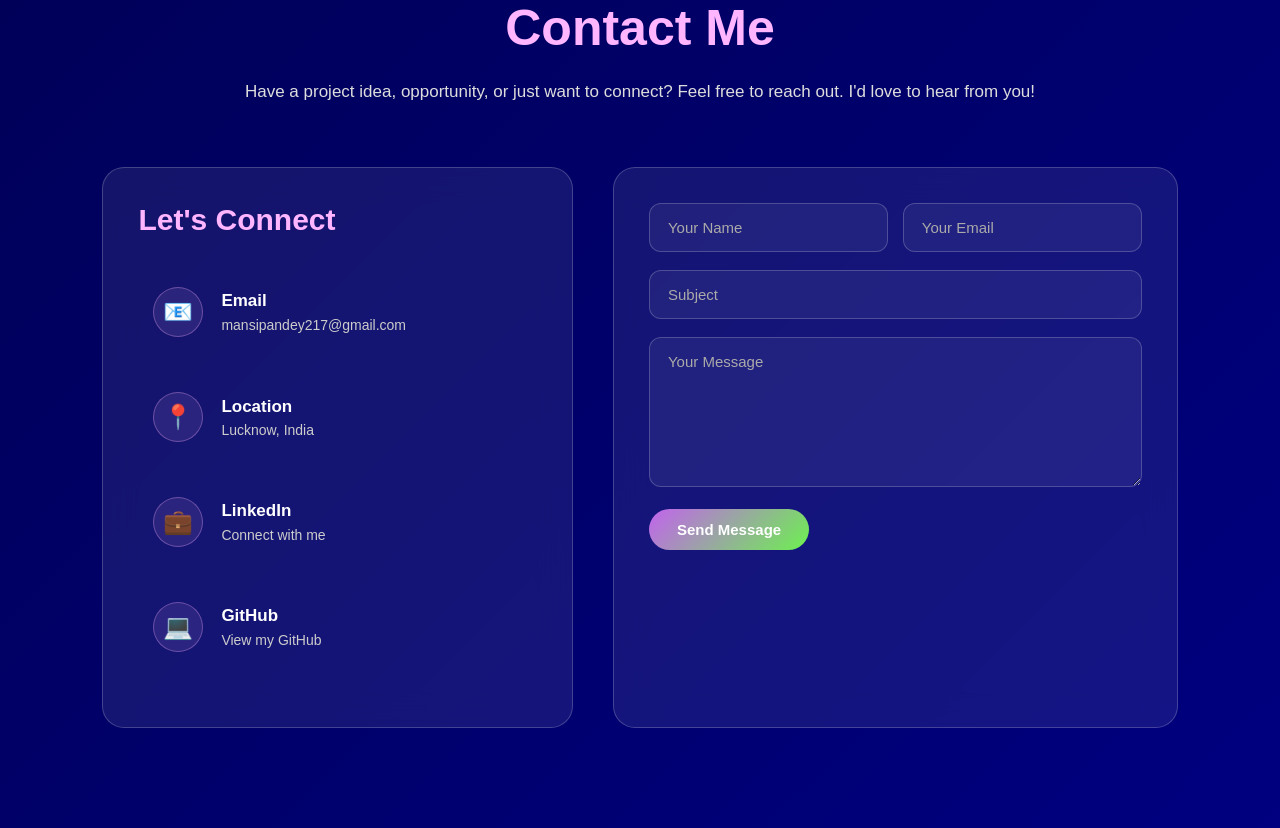
==== commit 1a1f27bf: "Update print statement from 'Hello' to 'Goodbye' changes in face emotion recognition project" ====
--- a/about.html
+++ b/about.html
@@ -386,18 +386,21 @@
             <h2>Face Emotion Recognition</h2>
 
             <p>
-              A Python-based project that recognizes facial emotions from webcam
-              input using computer vision and deep learning libraries. The
-              project explores real-time facial analysis and emotion
-              recognition.
+              A Python-based web application that detects faces and 
+              recognizes facial emotions from uploaded images and live webcam video. 
+              Built using OpenCV, Haar Cascade, and a pretrained FER+ ONNX model with ONNX Runtime, 
+              the project enables real-time emotion analysis and is deployed on Render.
             </p>
 
             <div class="tech-stack">
               <span>Python</span>
-              <span>OpenCV</span>
-              <span>DeepFace</span>
-              <span>TensorFlow</span>
-              <span>Keras</span>
+              <span>Flask</span>
+              <span>OpenCV (Haar Cascade)</span>
+              <span>ONNX Runtime (FER+)</span>
+              <span>NumPy</span>
+              <span>HTML</span>
+              <span>CSS</span>
+              <span>JavaScript</span>
             </div>
 
             <div class="project-buttons">
@@ -407,6 +410,14 @@
                 class="project-btn github-btn"
               >
                 GitHub
+              </a>
+
+              <a
+                href="https://face-emotion-project-1-6d48.onrender.com/realtime"
+                target="_blank"
+                class="project-btn live-btn"
+              >
+                Live Demo
               </a>
             </div>
           </div>
--- a/style.css
+++ b/style.css
@@ -994,3 +994,139 @@
     font-size: 26px;
   }
 }
+/* =========================
+   MOBILE RESPONSIVE - HOME
+========================= */
+
+@media (max-width: 600px) {
+
+  body {
+    overflow-x: hidden;
+  }
+
+  /* Home container */
+  .home-container {
+    min-height: 100vh;
+    height: auto;
+    padding: 20px 0;
+  }
+
+  .container {
+    width: 92%;
+    height: auto;
+    min-height: 95vh;
+    padding: 20px;
+    border-radius: 20px;
+  }
+
+  /* Navbar */
+  nav {
+    padding: 10px 5px;
+  }
+
+  .nav-right {
+    width: 100%;
+    display: flex;
+    flex-direction: column;
+    gap: 15px;
+  }
+
+  .nav-links {
+    margin: 0;
+    padding: 0;
+    width: 100%;
+    justify-content: center;
+    gap: 12px;
+    flex-wrap: wrap;
+  }
+
+  .nav-links li a {
+    font-size: 13px;
+  }
+
+  .nav-buttons {
+    justify-content: center;
+    gap: 10px;
+  }
+
+  .nav-buttons a {
+    padding: 8px 16px;
+    font-size: 13px;
+  }
+
+  /* Hero */
+  .hero {
+    margin-top: 40px;
+    height: auto;
+    min-height: auto;
+    display: flex;
+    flex-direction: column-reverse;
+    gap: 35px;
+    text-align: center;
+  }
+
+  .left {
+    width: 100%;
+  }
+
+  .right {
+    width: 100%;
+  }
+
+  /* Profile image */
+  .right img {
+    width: 220px;
+    height: 220px;
+  }
+
+  /* Main heading */
+  .left h1 {
+    font-size: 42px;
+    line-height: 48px;
+    margin-top: 0;
+  }
+
+  .h1 {
+    margin-top: 0;
+  }
+
+  /* Quote */
+  .headings {
+    margin-top: 20px;
+  }
+
+  .headings h2 {
+    font-size: 16px;
+    line-height: 25px;
+  }
+
+  /* Description */
+  .left p {
+    width: 100%;
+    font-size: 15px;
+    line-height: 24px;
+    margin: 20px 0;
+  }
+
+  .contact-btn {
+    padding: 11px 22px;
+    font-size: 14px;
+  }
+
+  /* About page fixed navigation */
+  .fixed-buttons {
+    position: fixed;
+    top: 10px;
+    right: 10px;
+    left: 10px;
+    transform: none;
+    justify-content: center;
+    flex-wrap: wrap;
+    gap: 6px;
+  }
+
+  .fixed-buttons a {
+    padding: 7px 10px;
+    font-size: 11px;
+  }
+}
